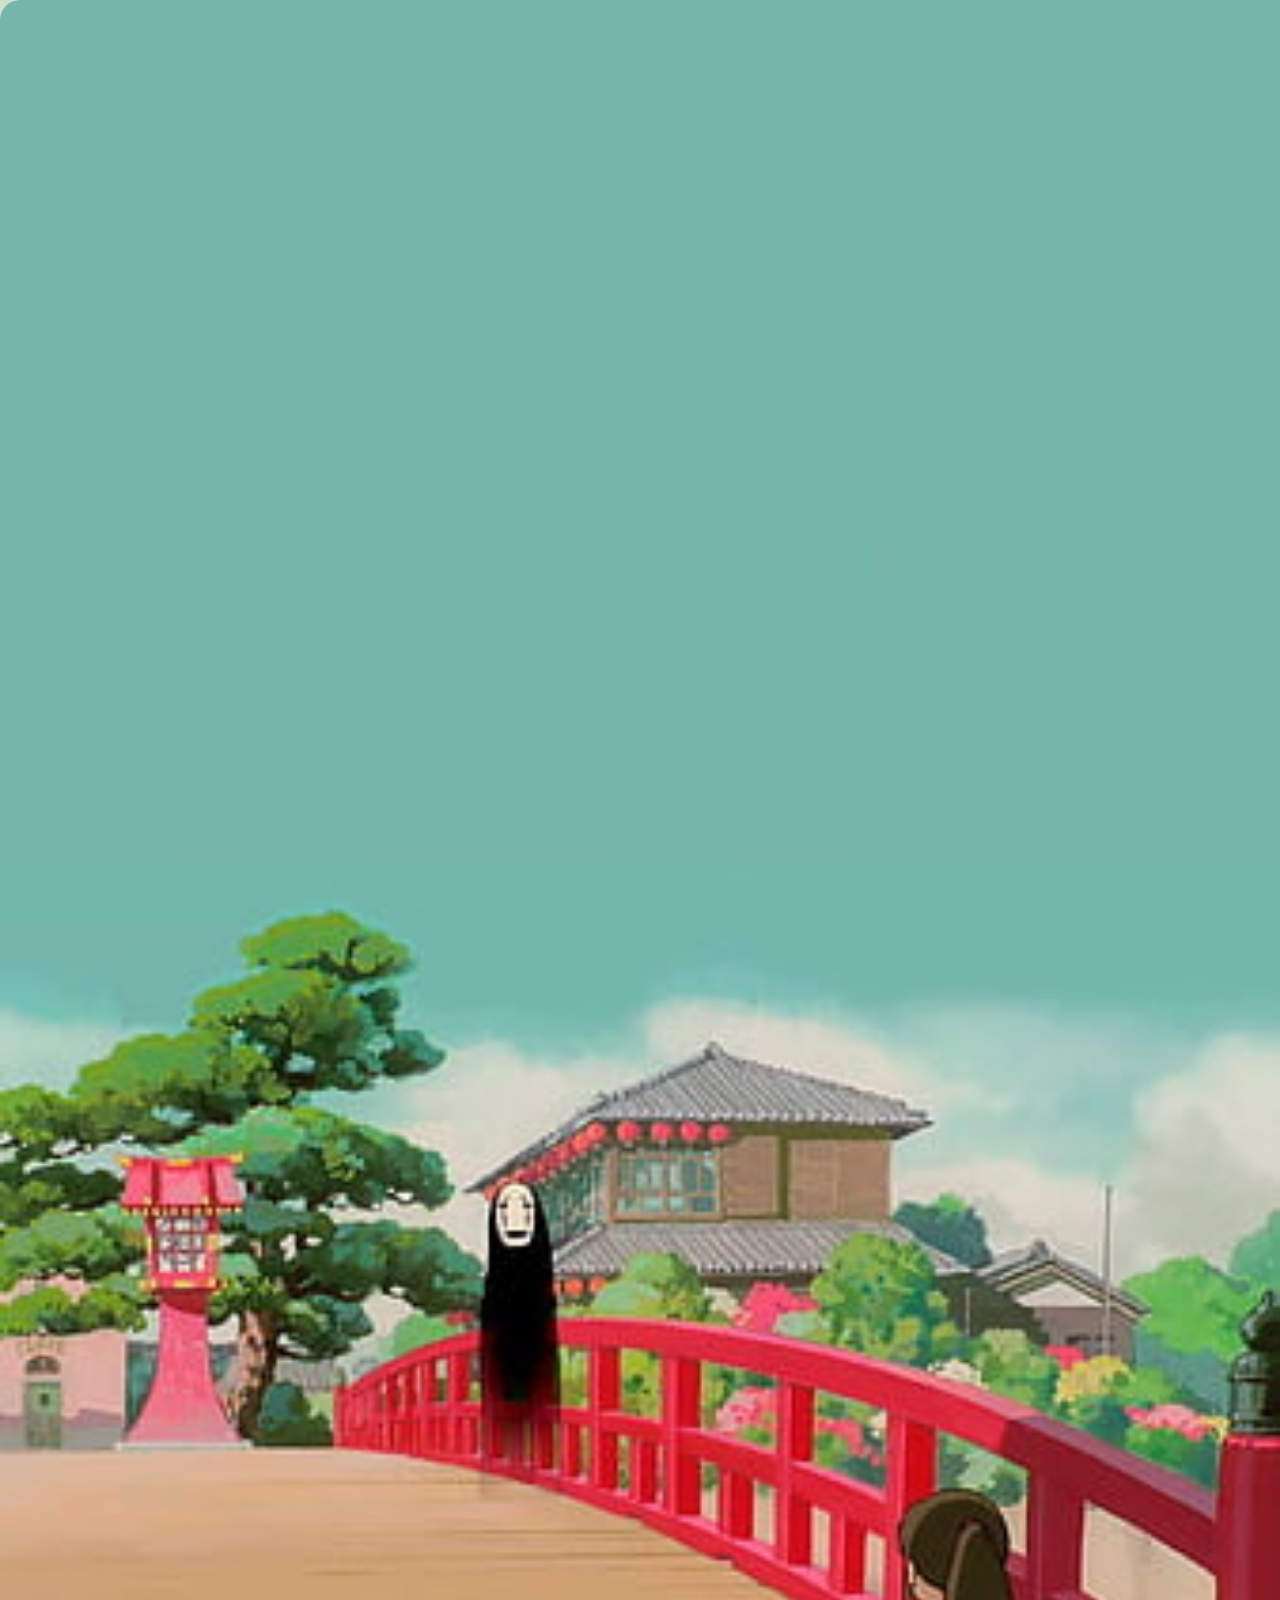
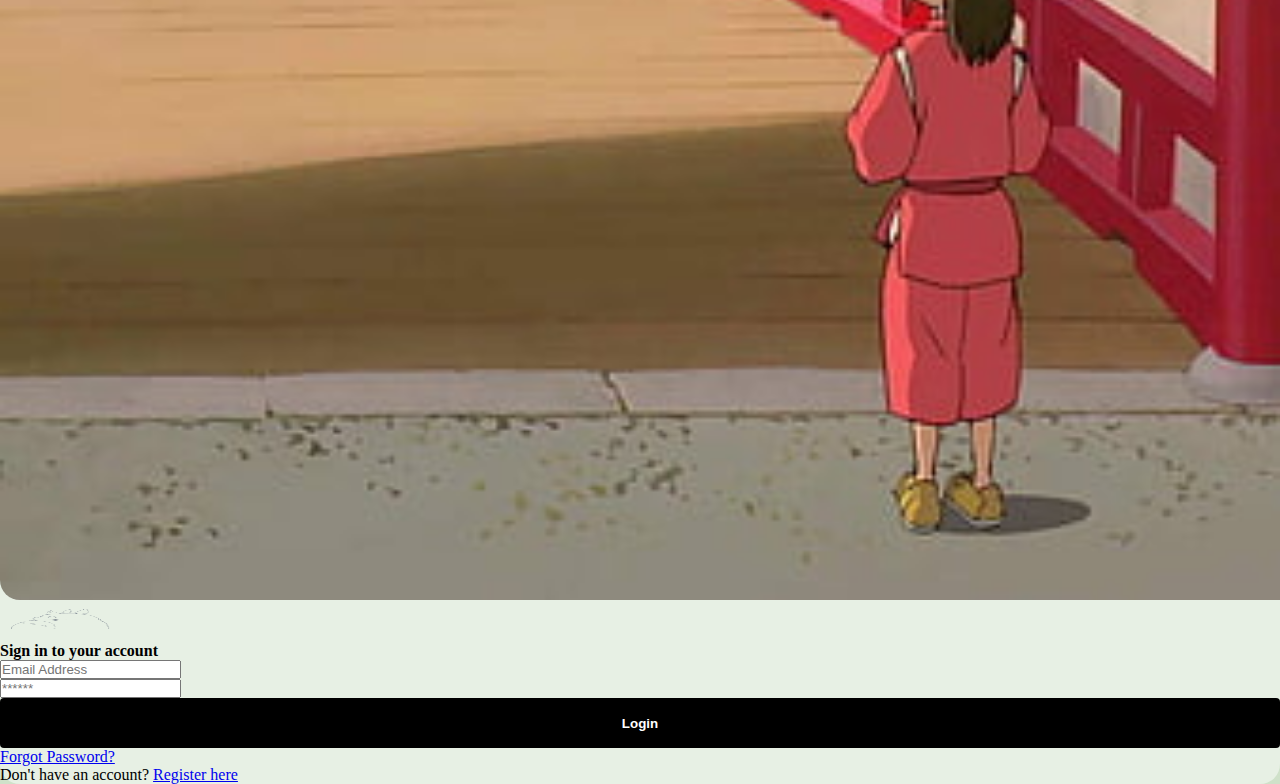
==== index.html @ 7d0c2676 "Merge pull request #4 from ColinMitchellGit/chadhiggins" ====
<!--author: magdalena dobinda -->
<!--help me! :) -->

<!doctype html>
<html lang="en">
<head>
    <!-- Required meta tags -->
    <meta charset="utf-8">
    <meta name="viewport" content="width=device-width, initial-scale=1">

    <!-- Bootstrap CSS -->
    <link href="https://cdn.jsdelivr.net/npm/bootstrap@5.1.3/dist/css/bootstrap.min.css" rel="stylesheet" integrity="sha384-1BmE4kWBq78iYhFldvKuhfTAU6auU8tT94WrHftjDbrCEXSU1oBoqyl2QvZ6jIW3" crossorigin="anonymous">

    <title>Hello, world!</title>
    <style>
        *{
            padding: 0;
            margin: 0;
            box-sizing: border-box;
        }
        body{
        background-color: rgb(207, 225, 201);
        }
        .row {
        background: rgb(231, 240, 228);
        border-radius: 20px;
<!--        box-shadow: 12px 12px 22px grey;-->
        }
        img {
        border-top-left-radius: 20px;
        border-bottom-left-radius: 20px;
        }

        .btn1 {
            border: none;
            outline: none;
            height: 50px;
            width: 100%;
            background-color: black;
            color: white;
            border-radius: 4px;
            font-weight: bold;
           }
           .btn1:hover{
           background: rgb(172, 202, 161);
           border: 1px solid;
           color: black;
           border-color: darkgreen;
           }


    </style>
</head>
<body>
<section class="Form my-4 mx-5">
    <div class="container">
        <div class="row no-gutters">
            <div class="col-lg-5">
                <img src="./images/ghibli7.jpg" class="img-fluid" width="100%" alt="">
            </div>
            <!-- login form-->
            <div class="col-lg-7 px-5 pt-5">
                <h1 class = "font-weight-bold"><img src="./images/logototoro2.png" class="img-fluid" width="120" height="30"  alt=""></h1>
                <h4>Sign in to your account</h4>
                <form action="">
                    <div class="form-row">

                        <!-- email address -->
                        <div class="col-lg-7">
                            <input type="email" placeholder="Email Address" class="form-control my-3 p-3">
                        </div>
                    </div>

                    <!-- password-->
                    <div class="form-row">
                        <div class="col-lg-7">
                            <input type="password" placeholder="******" class="form-control my-3 p-3">
                        </div>
                    </div>

                    <!-- login BUTTON-->
                    <div class="form-row">
                        <div class="col-lg-7">
                            <button type="button" class="btn1 mt-3 mb-5">Login</button>
                        </div>
                    </div>

                    <a href="#">Forgot Password?</a>

                    <p>Don't have an account? <a href="#">Register here</a></p>


                </form>
            </div>
        </div>
    </div>
</section>

<script src="https://cdn.jsdelivr.net/npm/bootstrap@5.1.3/dist/js/bootstrap.bundle.min.js" integrity="sha384-ka7Sk0Gln4gmtz2MlQnikT1wXgYsOg+OMhuP+IlRH9sENBO0LRn5q+8nbTov4+1p" crossorigin="anonymous"></script>

<!-- Option 2: Separate Popper and Bootstrap JS -->
<!--
<script src="https://cdn.jsdelivr.net/npm/@popperjs/core@2.10.2/dist/umd/popper.min.js" integrity="sha384-7+zCNj/IqJ95wo16oMtfsKbZ9ccEh31eOz1HGyDuCQ6wgnyJNSYdrPa03rtR1zdB" crossorigin="anonymous"></script>
<script src="https://cdn.jsdelivr.net/npm/bootstrap@5.1.3/dist/js/bootstrap.min.js" integrity="sha384-QJHtvGhmr9XOIpI6YVutG+2QOK9T+ZnN4kzFN1RtK3zEFEIsxhlmWl5/YESvpZ13" crossorigin="anonymous"></script>
-->
</body>
</html>
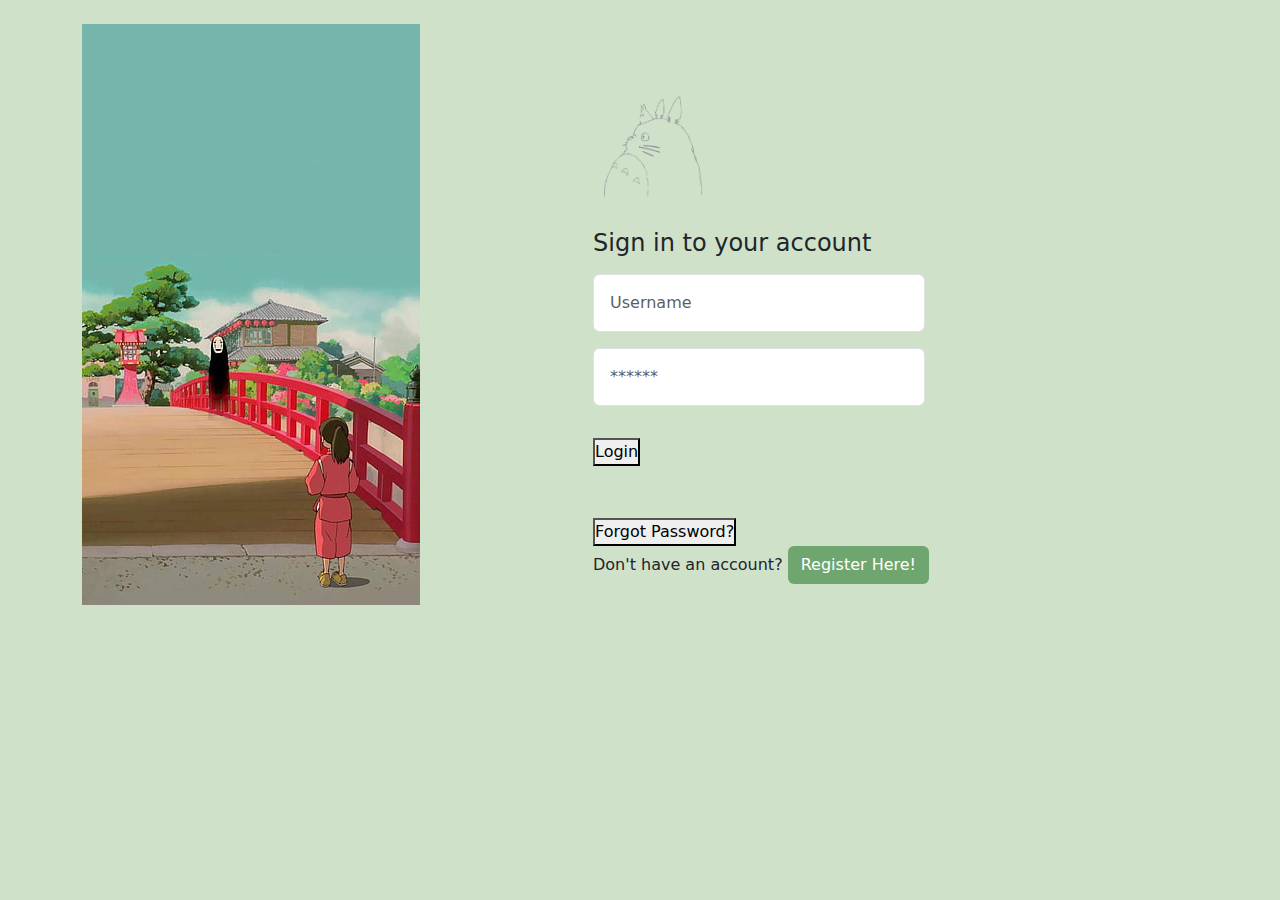
==== commit e9cab1c8: "Commented and corrected doLogin function" ====
--- a/index.html
+++ b/index.html
@@ -1,14 +1,21 @@
 <!--author: magdalena dobinda -->
-<!--help me! :) -->
 
 <!doctype html>
 <html lang="en">
 <head>
+    <!-- linking the stylesheet(CSS) -->
+    <link rel="stylesheet" type="text/css" href="./style.css">
+    <!--  Linking the javascript-->
+    <script type="text/javascript" src="main.js"></script>
+
+
+
     <!-- Required meta tags -->
     <meta charset="utf-8">
     <meta name="viewport" content="width=device-width, initial-scale=1">
 
     <!-- Bootstrap CSS -->
+    <link href="https://cdn.jsdelivr.net/npm/bootstrap@5.0.0-beta1/dist/css/bootstrap.min.css" rel="stylesheet">
     <link href="https://cdn.jsdelivr.net/npm/bootstrap@5.1.3/dist/css/bootstrap.min.css" rel="stylesheet" integrity="sha384-1BmE4kWBq78iYhFldvKuhfTAU6auU8tT94WrHftjDbrCEXSU1oBoqyl2QvZ6jIW3" crossorigin="anonymous">
 
     <title>Hello, world!</title>
@@ -19,34 +26,47 @@
             box-sizing: border-box;
         }
         body{
-        background-color: rgb(207, 225, 201);
-        }
-        .row {
-        background: rgb(231, 240, 228);
-        border-radius: 20px;
-<!--        box-shadow: 12px 12px 22px grey;-->
-        }
-        img {
-        border-top-left-radius: 20px;
-        border-bottom-left-radius: 20px;
+            background-color: rgb(207, 225, 201);
         }
 
-        .btn1 {
-            border: none;
-            outline: none;
-            height: 50px;
-            width: 100%;
-            background-color: black;
-            color: white;
-            border-radius: 4px;
-            font-weight: bold;
-           }
-           .btn1:hover{
-           background: rgb(172, 202, 161);
-           border: 1px solid;
-           color: black;
-           border-color: darkgreen;
-           }
+        .modal-header {
+            background: #FEF9FD;
+            color: #273935;
+        }
+
+        .modal-body {
+            background: #F6EAE5;
+        }
+
+        .btn-primary {
+            color: #fff;
+            background-color: #6FA66F;
+            border-color: transparent;
+        }
+
+        .btn-primary:hover {
+            background-color: #5f8f5f;
+        }
+
+        .btn-danger {
+            color: #fff;
+            background-color: #2B6889;
+            border-color: transparent;
+        }
+
+        .btn-danger:hover {
+            background-color: #1d465d;
+        }
+
+        .modal-footer{
+
+        }
+
+        .required:after {
+            content: "*";
+            color: red;
+        }
+
 
 
     </style>
@@ -56,10 +76,10 @@
     <div class="container">
         <div class="row no-gutters">
             <div class="col-lg-5">
-                <img src="./images/ghibli7.jpg" class="img-fluid" width="100%" alt="">
+                <img src="./images/ghibli7.jpg" class="img-fluid" alt="">
             </div>
             <!-- login form-->
-            <div class="col-lg-7 px-5 pt-5">
+            <div class="col-lg-7 px-5 pt-5" id="loginDiv">
                 <h1 class = "font-weight-bold"><img src="./images/logototoro2.png" class="img-fluid" width="120" height="30"  alt=""></h1>
                 <h4>Sign in to your account</h4>
                 <form action="">
@@ -67,27 +87,61 @@
 
                         <!-- email address -->
                         <div class="col-lg-7">
-                            <input type="email" placeholder="Email Address" class="form-control my-3 p-3">
+                            <input id="usernameField" type="email" placeholder="Username" class="form-control my-3 p-3">
                         </div>
                     </div>
 
                     <!-- password-->
                     <div class="form-row">
                         <div class="col-lg-7">
-                            <input type="password" placeholder="******" class="form-control my-3 p-3">
+                            <input id="passwordField" type="password" placeholder="******" class="form-control my-3 p-3">
                         </div>
                     </div>
 
                     <!-- login BUTTON-->
                     <div class="form-row">
                         <div class="col-lg-7">
-                            <button type="button" class="btn1 mt-3 mb-5">Login</button>
+                            <button type="button" id="loginButton" class="button1 mt-3 mb-5" onclick="doLogout();">Login</button>
                         </div>
                     </div>
 
-                    <a href="#">Forgot Password?</a>
+                    <button type="button" id="forgotPasswordButton" class="button2 mt-1" onclick="doForgotPassword();"> Forgot Password? </button>
 
-                    <p>Don't have an account? <a href="#">Register here</a></p>
+                    <p>Don't have an account?
+                        <!--                            <button type="button" id="RegisterButton" class="button3" onclick="doRegister();"> Register Here </button>-->
+
+                        <button type="button" class="btn btn-primary" data-bs-toggle="modal" data-bs-target="#myModal">Register Here!</button>
+                    <div class="modal" id="myModal">
+                        <div class="modal-dialog">
+                            <div class="modal-content">
+                                <div class="modal-header">
+                                    <h5 class="modal-title">New Account</h5>
+                                    <button type="button" class="btn-close" data-bs-dismiss="modal"></button>
+                                </div>
+                                <div class="modal-body">
+                                    <form>
+                                        <div class="mb-3">
+                                            <label class="form-label required">Username</label>
+                                            <input type="text" class="form-control">
+                                        </div>
+                                        <div class="mb-3">
+                                            <label class="form-label required">Password</label>
+                                            <input type="password" placeholder="******" class="form-control">
+                                            <!--                                                <input type="email" class="form-control">-->
+                                        </div>
+                                        <div class="mb-3">
+                                            <label class="form-label required">Do you make smelly poos in the morning?</label>
+                                            <textarea class="form-control"></textarea>
+                                        </div>
+                                    </form>
+                                </div>
+                                <div class="modal-footer">
+                                    <button type="submit" class="btn btn-primary">Submit</button>
+                                    <button type="submit" class="btn btn-danger">Cancel</button>
+                                </div>
+                            </div>
+                        </div>
+                    </div>
 
 
                 </form>
@@ -97,11 +151,11 @@
 </section>
 
 <script src="https://cdn.jsdelivr.net/npm/bootstrap@5.1.3/dist/js/bootstrap.bundle.min.js" integrity="sha384-ka7Sk0Gln4gmtz2MlQnikT1wXgYsOg+OMhuP+IlRH9sENBO0LRn5q+8nbTov4+1p" crossorigin="anonymous"></script>
-
+<script src="https://cdn.jsdelivr.net/npm/bootstrap@5.0.0-beta1/dist/js/bootstrap.bundle.min.js" ></script>
 <!-- Option 2: Separate Popper and Bootstrap JS -->
 <!--
 <script src="https://cdn.jsdelivr.net/npm/@popperjs/core@2.10.2/dist/umd/popper.min.js" integrity="sha384-7+zCNj/IqJ95wo16oMtfsKbZ9ccEh31eOz1HGyDuCQ6wgnyJNSYdrPa03rtR1zdB" crossorigin="anonymous"></script>
 <script src="https://cdn.jsdelivr.net/npm/bootstrap@5.1.3/dist/js/bootstrap.min.js" integrity="sha384-QJHtvGhmr9XOIpI6YVutG+2QOK9T+ZnN4kzFN1RtK3zEFEIsxhlmWl5/YESvpZ13" crossorigin="anonymous"></script>
 -->
 </body>
-</html>+</html>
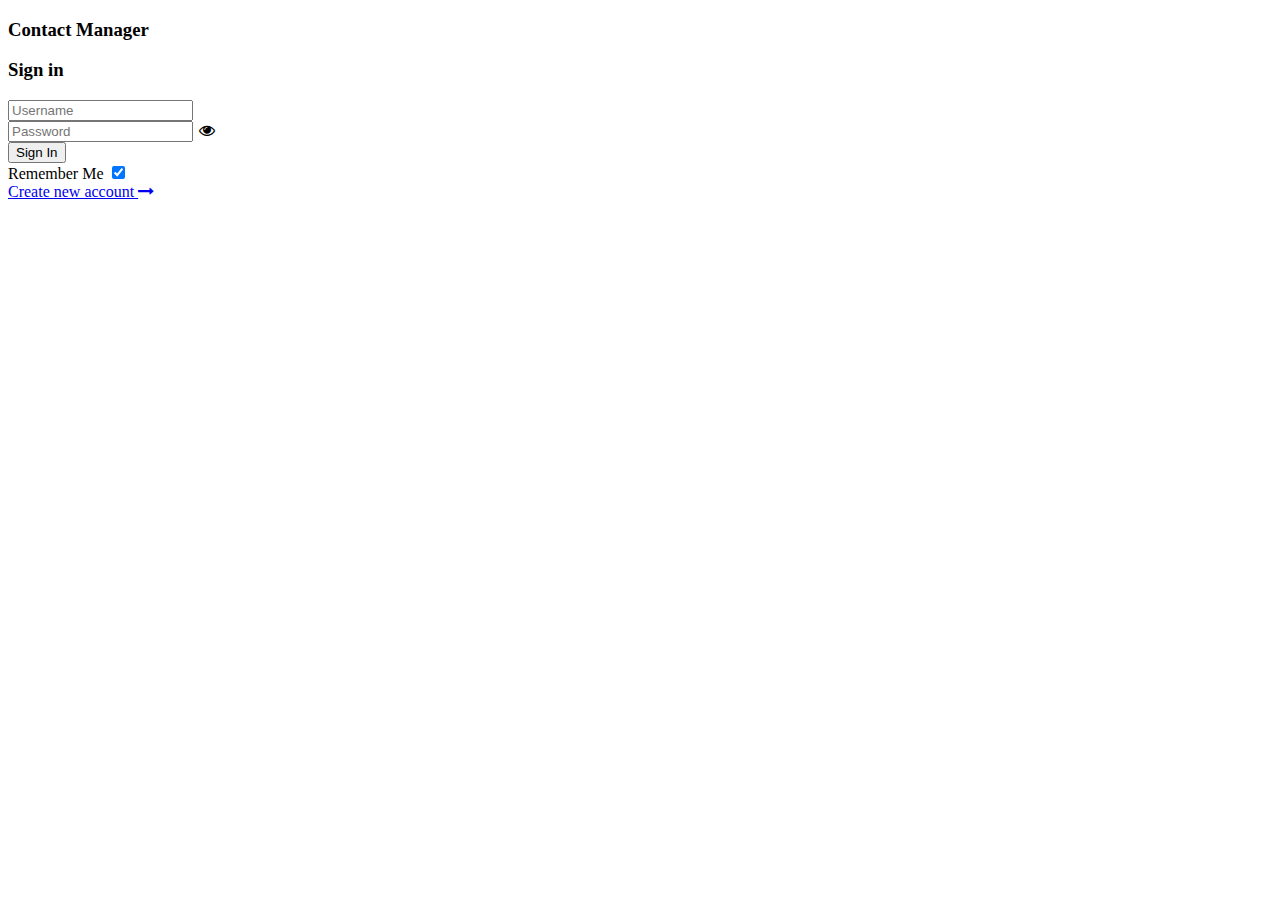
==== commit 9a8b5fb5: "changed da type" ====
--- a/index.html
+++ b/index.html
@@ -1,161 +1,71 @@
-<!--author: magdalena dobinda -->
-
 <!doctype html>
 <html lang="en">
-<head>
-    <!-- linking the stylesheet(CSS) -->
-    <link rel="stylesheet" type="text/css" href="./style.css">
-    <!--  Linking the javascript-->
-    <script type="text/javascript" src="main.js"></script>
+  <head>
+  	<title>Login 10</title>
+    <meta charset="utf-8">
+    <meta name="viewport" content="width=device-width, initial-scale=1, shrink-to-fit=no">
 
+	<link href="https://fonts.googleapis.com/css?family=Lato:300,400,700&display=swap" rel="stylesheet">
 
+	<link rel="stylesheet" href="https://stackpath.bootstrapcdn.com/font-awesome/4.7.0/css/font-awesome.min.css">
 
-    <!-- Required meta tags -->
-    <meta charset="utf-8">
-    <meta name="viewport" content="width=device-width, initial-scale=1">
+	<link rel="stylesheet" href="css/styleLogin.css">
 
-    <!-- Bootstrap CSS -->
-    <link href="https://cdn.jsdelivr.net/npm/bootstrap@5.0.0-beta1/dist/css/bootstrap.min.css" rel="stylesheet">
-    <link href="https://cdn.jsdelivr.net/npm/bootstrap@5.1.3/dist/css/bootstrap.min.css" rel="stylesheet" integrity="sha384-1BmE4kWBq78iYhFldvKuhfTAU6auU8tT94WrHftjDbrCEXSU1oBoqyl2QvZ6jIW3" crossorigin="anonymous">
+	</head>
+  <body class="img js-fullheight" style="background-image: url(images/bluemountain.jpg);">
+	<section class="ftco-section">
+		<div class="container">
+			<div class="row justify-content-center">
+				<div class="col-md-6 col-lg-4">
+					<div class="login-wrap p-0">
+		      	<h3 class="mb-4 text-center">Contact Manager</h3>
+						<h3 class="mb-4 text-center">Sign in</h3>
+		      	<form action="#" class="signin-form">
+		      		<div class="form-group">
 
-    <title>Hello, world!</title>
-    <style>
-        *{
-            padding: 0;
-            margin: 0;
-            box-sizing: border-box;
-        }
-        body{
-            background-color: rgb(207, 225, 201);
-        }
+					<!--User name -->
 
-        .modal-header {
-            background: #FEF9FD;
-            color: #273935;
-        }
+		      			<input id="usernameField" type="text" class="form-control" placeholder="Username" required>
+		      		</div>
 
-        .modal-body {
-            background: #F6EAE5;
-        }
+	            <div class="form-group">
 
-        .btn-primary {
-            color: #fff;
-            background-color: #6FA66F;
-            border-color: transparent;
-        }
+					<!-- password-->
 
-        .btn-primary:hover {
-            background-color: #5f8f5f;
-        }
+	              <input id="passwordField" type="password" class="form-control" placeholder="Password" required>
+	              <span toggle="#password-field" class="fa fa-fw fa-eye field-icon toggle-password"></span>
+	            </div>
+	            <div class="form-group">
+	            	<button type="button" id="loginButton" class="form-control btn btn-primary submit px-3" onclick="doLogin();">Sign In</button>
+	            </div>
+	            <div class="form-group d-md-flex">
+	            	<div class="w-50">
+		            	<label class="checkbox-wrap checkbox-primary">Remember Me
+									  <input type="checkbox" checked>
+									  <span class="checkmark"></span>
+									</label>
+								</div>
 
-        .btn-danger {
-            color: #fff;
-            background-color: #2B6889;
-            border-color: transparent;
-        }
+								<div class="w-50 text-md-right">
+									<a class="txt1" href="register.html">
+										Create new account
+										<i class="fa fa-long-arrow-right"></i>
+									</a>
+								</div>
+	            </div>
+	          </form>
+			  <div class="w-100 text-center">
+				<a href="forgotPassword.html" style="color: #fff">Forgot Password?</a>
+			</div>
+		</div>
+	</section>
 
-        .btn-danger:hover {
-            background-color: #1d465d;
-        }
+	<script src="js/jquery.min.js"></script>
+  <script src="js/popper.js"></script>
+  <script src="js/bootstrap.min.js"></script>
+  <script src="js/mainLogin.js"></script>
+	<script src="main.js"></script>
 
-        .modal-footer{
+	</body>
+</html>
 
-        }
-
-        .required:after {
-            content: "*";
-            color: red;
-        }
-
-
-
-    </style>
-</head>
-<body>
-<section class="Form my-4 mx-5">
-    <div class="container">
-        <div class="row no-gutters">
-            <div class="col-lg-5">
-                <img src="./images/ghibli7.jpg" class="img-fluid" alt="">
-            </div>
-            <!-- login form-->
-            <div class="col-lg-7 px-5 pt-5" id="loginDiv">
-                <h1 class = "font-weight-bold"><img src="./images/logototoro2.png" class="img-fluid" width="120" height="30"  alt=""></h1>
-                <h4>Sign in to your account</h4>
-                <form action="">
-                    <div class="form-row">
-
-                        <!-- email address -->
-                        <div class="col-lg-7">
-                            <input id="usernameField" type="email" placeholder="Username" class="form-control my-3 p-3">
-                        </div>
-                    </div>
-
-                    <!-- password-->
-                    <div class="form-row">
-                        <div class="col-lg-7">
-                            <input id="passwordField" type="password" placeholder="******" class="form-control my-3 p-3">
-                        </div>
-                    </div>
-
-                    <!-- login BUTTON-->
-                    <div class="form-row">
-                        <div class="col-lg-7">
-                            <button type="button" id="loginButton" class="button1 mt-3 mb-5" onclick="doLogout();">Login</button>
-                        </div>
-                    </div>
-
-                    <button type="button" id="forgotPasswordButton" class="button2 mt-1" onclick="doForgotPassword();"> Forgot Password? </button>
-
-                    <p>Don't have an account?
-                        <!--                            <button type="button" id="RegisterButton" class="button3" onclick="doRegister();"> Register Here </button>-->
-
-                        <button type="button" class="btn btn-primary" data-bs-toggle="modal" data-bs-target="#myModal">Register Here!</button>
-                    <div class="modal" id="myModal">
-                        <div class="modal-dialog">
-                            <div class="modal-content">
-                                <div class="modal-header">
-                                    <h5 class="modal-title">New Account</h5>
-                                    <button type="button" class="btn-close" data-bs-dismiss="modal"></button>
-                                </div>
-                                <div class="modal-body">
-                                    <form>
-                                        <div class="mb-3">
-                                            <label class="form-label required">Username</label>
-                                            <input type="text" class="form-control">
-                                        </div>
-                                        <div class="mb-3">
-                                            <label class="form-label required">Password</label>
-                                            <input type="password" placeholder="******" class="form-control">
-                                            <!--                                                <input type="email" class="form-control">-->
-                                        </div>
-                                        <div class="mb-3">
-                                            <label class="form-label required">Do you make smelly poos in the morning?</label>
-                                            <textarea class="form-control"></textarea>
-                                        </div>
-                                    </form>
-                                </div>
-                                <div class="modal-footer">
-                                    <button type="submit" class="btn btn-primary">Submit</button>
-                                    <button type="submit" class="btn btn-danger">Cancel</button>
-                                </div>
-                            </div>
-                        </div>
-                    </div>
-
-
-                </form>
-            </div>
-        </div>
-    </div>
-</section>
-
-<script src="https://cdn.jsdelivr.net/npm/bootstrap@5.1.3/dist/js/bootstrap.bundle.min.js" integrity="sha384-ka7Sk0Gln4gmtz2MlQnikT1wXgYsOg+OMhuP+IlRH9sENBO0LRn5q+8nbTov4+1p" crossorigin="anonymous"></script>
-<script src="https://cdn.jsdelivr.net/npm/bootstrap@5.0.0-beta1/dist/js/bootstrap.bundle.min.js" ></script>
-<!-- Option 2: Separate Popper and Bootstrap JS -->
-<!--
-<script src="https://cdn.jsdelivr.net/npm/@popperjs/core@2.10.2/dist/umd/popper.min.js" integrity="sha384-7+zCNj/IqJ95wo16oMtfsKbZ9ccEh31eOz1HGyDuCQ6wgnyJNSYdrPa03rtR1zdB" crossorigin="anonymous"></script>
-<script src="https://cdn.jsdelivr.net/npm/bootstrap@5.1.3/dist/js/bootstrap.min.js" integrity="sha384-QJHtvGhmr9XOIpI6YVutG+2QOK9T+ZnN4kzFN1RtK3zEFEIsxhlmWl5/YESvpZ13" crossorigin="anonymous"></script>
--->
-</body>
-</html>
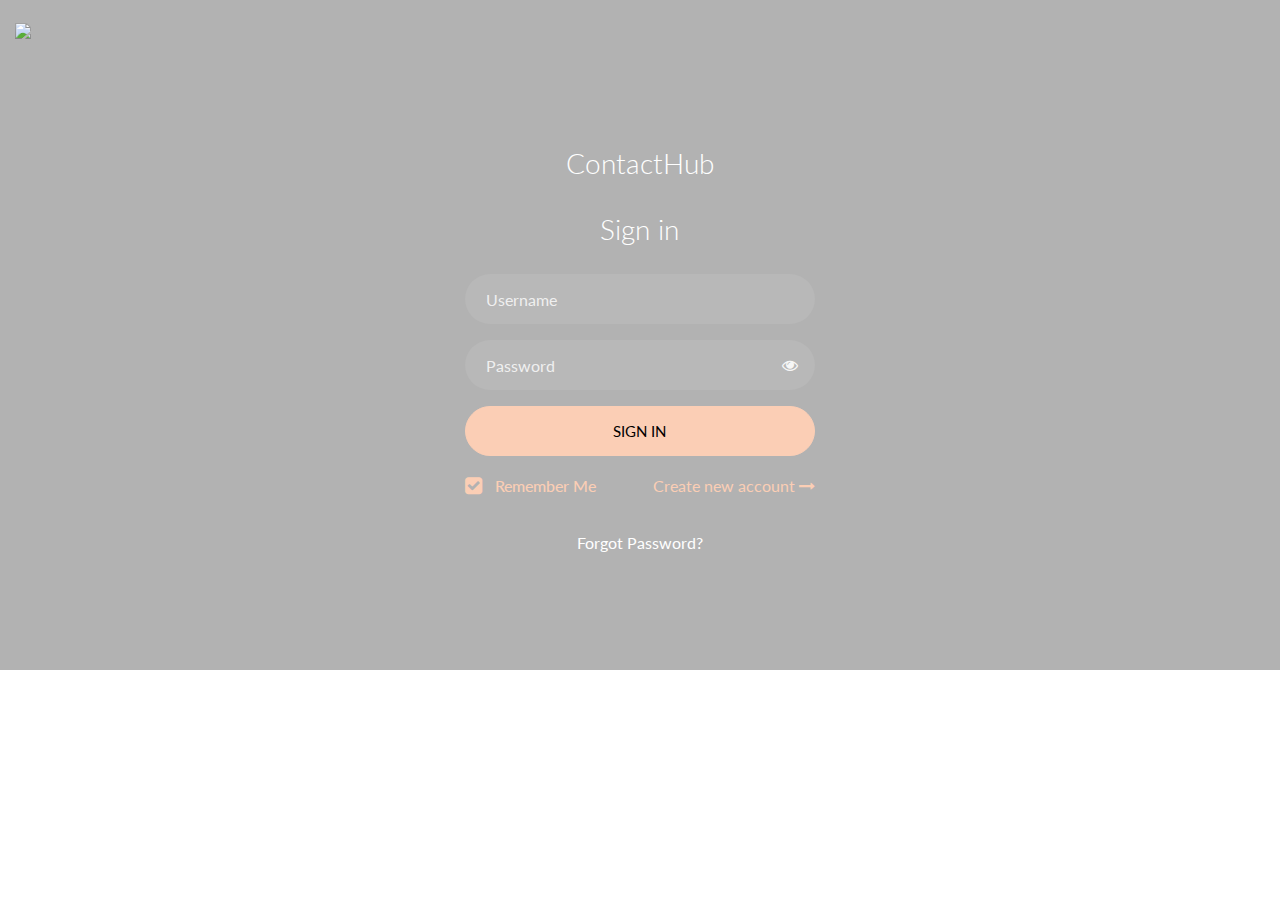
==== commit d49bc96f: "Stylized easter egg button" ====
--- a/index.html
+++ b/index.html
@@ -1,24 +1,26 @@
 <!doctype html>
 <html lang="en">
   <head>
-  	<title>Login 10</title>
+  	<title>Login</title>
     <meta charset="utf-8">
     <meta name="viewport" content="width=device-width, initial-scale=1, shrink-to-fit=no">
 
 	<link href="https://fonts.googleapis.com/css?family=Lato:300,400,700&display=swap" rel="stylesheet">
-
 	<link rel="stylesheet" href="https://stackpath.bootstrapcdn.com/font-awesome/4.7.0/css/font-awesome.min.css">
-
 	<link rel="stylesheet" href="css/styleLogin.css">
+	  <link rel="shortcut icon" type="image/jpg" href="./images/Totoro_Git.png"/>
 
 	</head>
+  <div style="width: 10px; height: 4px; padding: 15px;">
+	  <light onclick="location.href='easterEgg.html'">  <img id="easteregg" src=images/Totoro_Git3.png>  </light>
+  </div>
   <body class="img js-fullheight" style="background-image: url(images/bluemountain.jpg);">
 	<section class="ftco-section">
 		<div class="container">
 			<div class="row justify-content-center">
 				<div class="col-md-6 col-lg-4">
 					<div class="login-wrap p-0">
-		      	<h3 class="mb-4 text-center">Contact Manager</h3>
+		      	<h3 class="mb-4 text-center">ContactHub</h3>
 						<h3 class="mb-4 text-center">Sign in</h3>
 		      	<form action="#" class="signin-form">
 		      		<div class="form-group">
@@ -68,4 +70,3 @@
 
 	</body>
 </html>
-
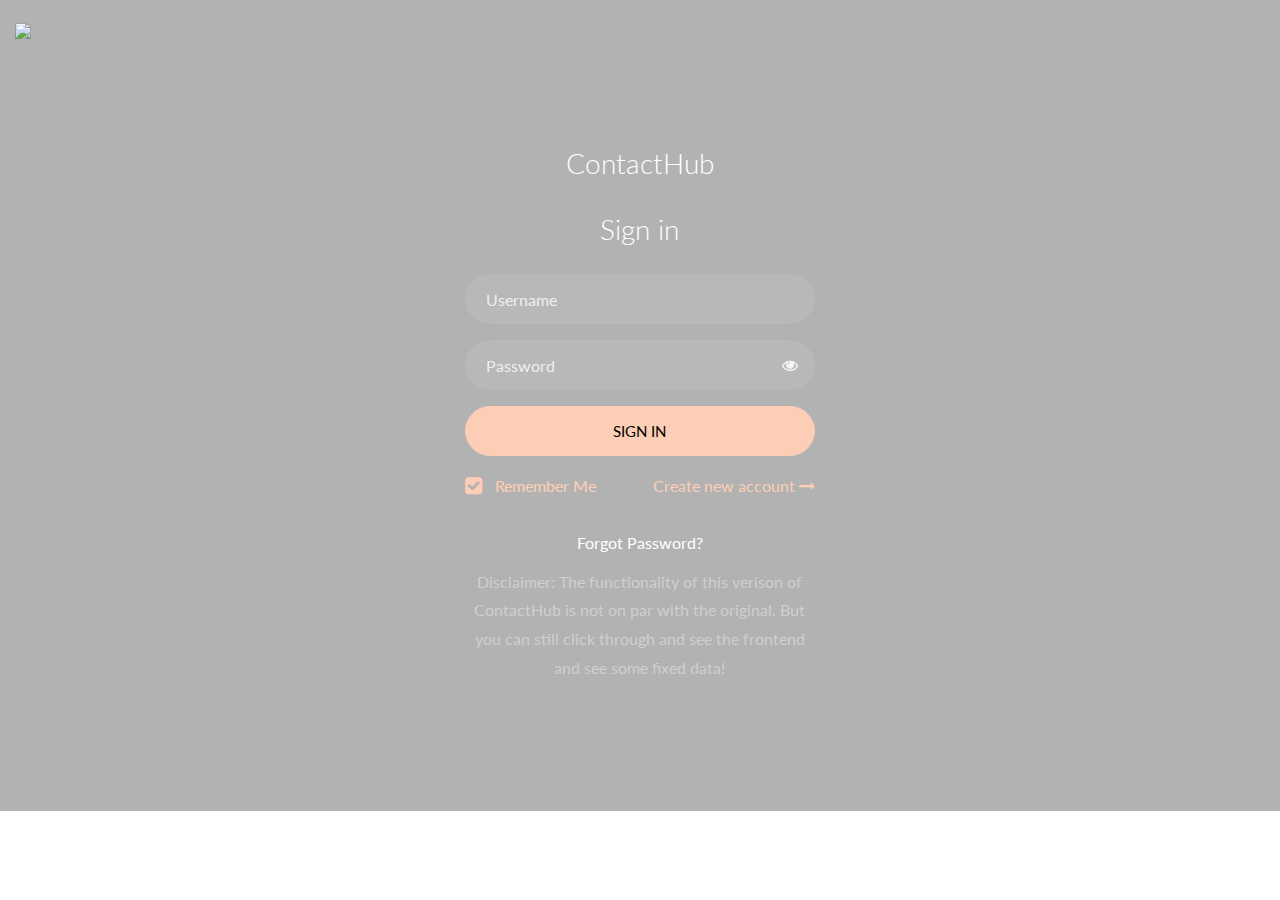
==== commit dd52a202: "Final change for github pages" ====
--- a/index.html
+++ b/index.html
@@ -14,7 +14,7 @@
   <div style="width: 10px; height: 4px; padding: 15px;">
 	  <light onclick="location.href='easterEgg.html'">  <img id="easteregg" src=images/Totoro_Git3.png>  </light>
   </div>
-  <body class="img js-fullheight" style="background-image: url(images/bluemountain.jpg);">
+  <body class="img js-fullheight" style="background-image: url(images/bluemountain.jpg); overflow: hidden;">
 	<section class="ftco-section">
 		<div class="container">
 			<div class="row justify-content-center">
@@ -59,6 +59,9 @@
 			  <div class="w-100 text-center">
 				<a href="forgotPassword.html" style="color: #fff">Forgot Password?</a>
 			</div>
+			<div class="text-center">
+				<p style="margin-top: 10px; color: #CFCFCF">Disclaimer: The functionality of this verison of ContactHub is not on par with the original. But you can still click through and see the frontend and see some fixed data!</p>
+			</div>
 		</div>
 	</section>
 
